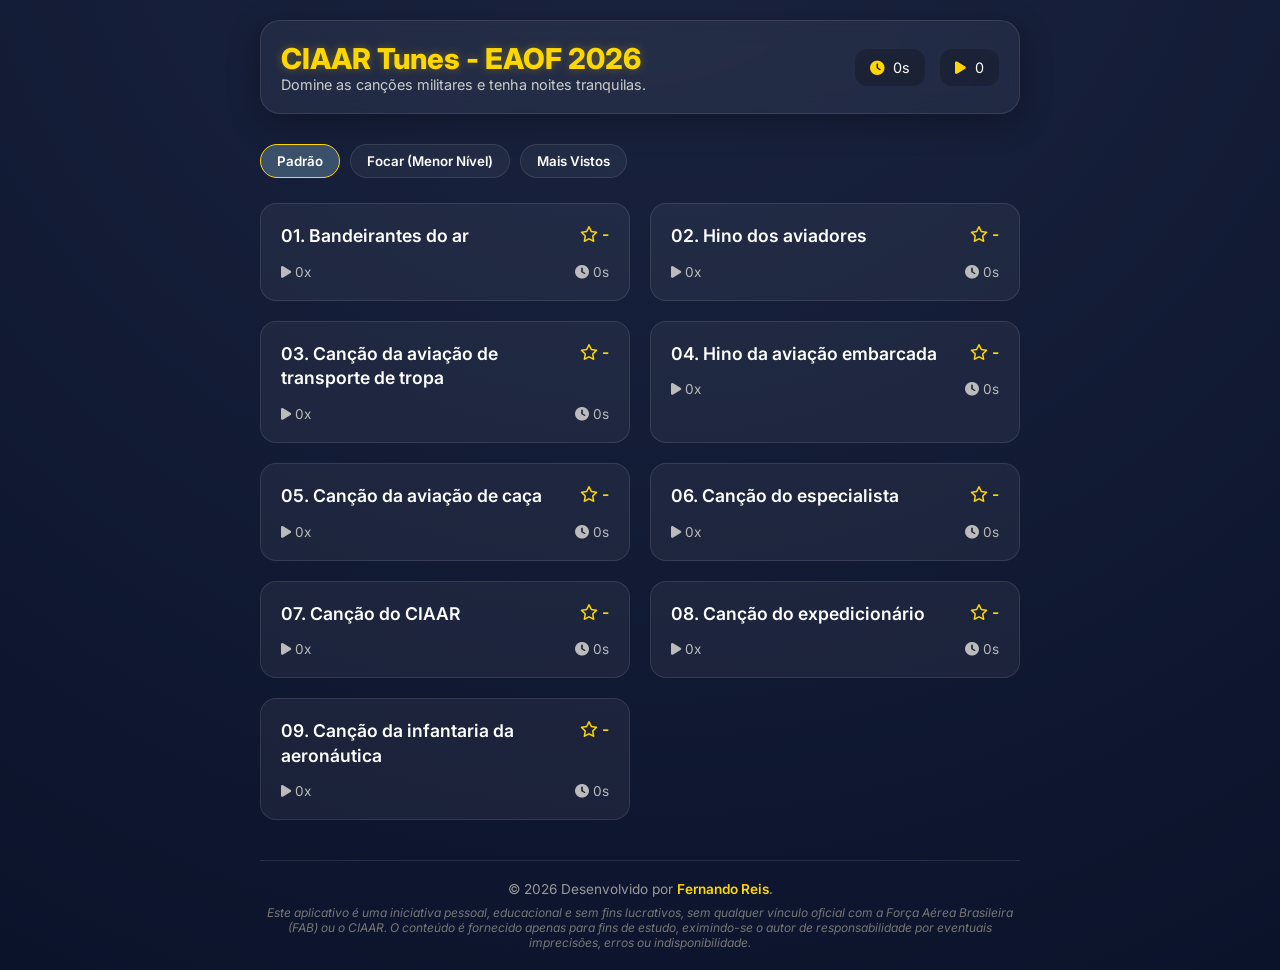
==== index.html @ fbc88fad "feat: add Google Analytics tracking code to index.html" ====
<!DOCTYPE html>
<html lang="pt-BR">

<head>
    <meta charset="UTF-8">
    <meta name="viewport" content="width=device-width, initial-scale=1.0, maximum-scale=1.0, user-scalable=no">
    <title>CIAAR Tunes - Canções Militares - EAOF 2026</title>
    <link rel="manifest" href="manifest.json">
    <link rel="stylesheet" href="style.css">
    <meta name="theme-color" content="#0B132B">
    <!-- Google Fonts -->
    <link href="https://fonts.googleapis.com/css2?family=Inter:wght@300;400;600;800&display=swap" rel="stylesheet">
    <!-- Font Awesome for Icons -->
    <link rel="stylesheet" href="https://cdnjs.cloudflare.com/ajax/libs/font-awesome/6.4.0/css/all.min.css">
    <!-- YouTube IFrame API -->
    <script src="https://www.youtube.com/iframe_api"></script>

    <!-- Google tag (gtag.js) -->
    <script async src="https://www.googletagmanager.com/gtag/js?id=G-RGXLTDTCBX"></script>
    <script>
        window.dataLayer = window.dataLayer || [];
        function gtag(){dataLayer.push(arguments);}
        gtag('js', new Date());

        gtag('config', 'G-RGXLTDTCBX');
    </script>
</head>

<body>
    <div class="app-container">
        <header class="glass-header">
            <div class="header-content">
                <h1>CIAAR Tunes - EAOF 2026</h1>
                <p>Domine as canções militares e tenha noites tranquilas.</p>
            </div>
            <div class="overall-stats">
                <div class="stat-box">
                    <i class="fa-solid fa-clock"></i>
                    <span id="total-hours">0h 0m</span>
                </div>
                <div class="stat-box">
                    <i class="fa-solid fa-play"></i>
                    <span id="total-views">0</span>
                </div>
            </div>
        </header>

        <main id="dashboard" class="view active">
            <div class="filters">
                <button class="filter-btn active" data-sort="default">Padrão</button>
                <button class="filter-btn" data-sort="level">Focar (Menor Nível)</button>
                <button class="filter-btn" data-sort="views">Mais Vistos</button>
            </div>
            <div id="songs-list" class="songs-grid">
                <!-- Injected via JS -->
            </div>
        </main>

        <main id="player-view" class="view hidden">
            <button id="back-btn" class="glass-btn"><i class="fa-solid fa-arrow-left"></i> Voltar</button>
            <div class="player-container glass-card">
                <h2 id="current-title">Título</h2>
                
                <div class="media-toggle">
                    <button id="btn-video" class="media-btn active"><i class="fa-brands fa-youtube"></i> Vídeo</button>
                    <button id="btn-audio" class="media-btn"><i class="fa-solid fa-music"></i> Áudio MP3</button>
                </div>

                <div class="media-wrapper">
                    <div id="video-mode" class="video-wrapper">
                        <div id="yt-player"></div>
                    </div>
                    <div id="audio-mode" class="audio-wrapper hidden">
                        <i class="fa-solid fa-headphones audio-icon"></i>
                        <audio id="html-audio-player" controls controlsList="nodownload"></audio>
                        <p class="audio-info">Modo economia de dados (MP3 local)</p>
                    </div>
                </div>

                <div class="player-stats">
                    <p><i class="fa-solid fa-clock"></i> Tempo assistido: <span id="current-time">0m 0s</span></p>
                    <p><i class="fa-solid fa-play"></i> Visualizações: <span id="current-views">0</span></p>
                </div>
                <div class="rating-section">
                    <h3>Nível de Aprendizado</h3>
                    <div class="stars" id="star-rating">
                        <i class="fa-solid fa-star" data-val="1"></i>
                        <i class="fa-solid fa-star" data-val="2"></i>
                        <i class="fa-solid fa-star" data-val="3"></i>
                        <i class="fa-solid fa-star" data-val="4"></i>
                        <i class="fa-solid fa-star" data-val="5"></i>
                    </div>
                    <p id="rating-text">Selecione o nível</p>
                </div>
                <div class="lyrics-section">
                    <h3>Letra da Canção</h3>
                    <div id="current-lyrics" class="lyrics-content">
                        <!-- Lyrics will be injected here -->
                    </div>
                </div>
            </div>
        </main>

        <footer class="app-footer">
            <p>&copy; 2026 Desenvolvido por <a href="https://www.linkedin.com/in/fernando-reis-a395aa48" target="_blank" rel="noopener noreferrer">Fernando Reis</a>.</p>
            <p class="disclaimer">Este aplicativo é uma iniciativa pessoal, educacional e sem fins lucrativos, sem qualquer vínculo oficial com a Força Aérea Brasileira (FAB) ou o CIAAR. O conteúdo é fornecido apenas para fins de estudo, eximindo-se o autor de responsabilidade por eventuais imprecisões, erros ou indisponibilidade.</p>
        </footer>
    </div>

    <script type="module" src="app.js"></script>
    <script>
        if ('serviceWorker' in navigator) {
            window.addEventListener('load', () => {
                navigator.serviceWorker.register('./sw.js').then(reg => {
                    console.log('SW registrado com sucesso!');
                }).catch(err => console.log('Erro no SW', err));
            });
        }
    </script>
</body>

</html>
---- style.css ----
:root {
    --bg-color: #0B132B;
    --text-color: #FFFFFF;
    --primary-color: #1C2541;
    --accent-color: #3A506B;
    --gold: #FFD700;
    --glass-bg: rgba(255, 255, 255, 0.05);
    --glass-border: rgba(255, 255, 255, 0.1);
}

* {
    box-sizing: border-box;
    margin: 0;
    padding: 0;
}

body {
    font-family: 'Inter', sans-serif;
    background-color: var(--bg-color);
    color: var(--text-color);
    min-height: 100vh;
    overflow-x: hidden;
    background: radial-gradient(circle at 50% -20%, #1c2541, #0b132b);
}

.app-container {
    max-width: 800px;
    margin: 0 auto;
    padding: 20px;
}

.glass-header {
    background: var(--glass-bg);
    backdrop-filter: blur(10px);
    border: 1px solid var(--glass-border);
    border-radius: 20px;
    padding: 20px;
    display: flex;
    justify-content: space-between;
    align-items: center;
    margin-bottom: 30px;
    box-shadow: 0 8px 32px 0 rgba(0, 0, 0, 0.3);
}

.header-content h1 {
    font-size: 1.8rem;
    font-weight: 800;
    color: var(--gold);
    text-shadow: 0 0 10px rgba(255, 215, 0, 0.3);
}

.header-content p {
    font-size: 0.9rem;
    color: #ccc;
}

.overall-stats {
    display: flex;
    gap: 15px;
}

.stat-box {
    text-align: center;
    background: rgba(0,0,0,0.2);
    padding: 10px 15px;
    border-radius: 12px;
    font-size: 0.9rem;
}

.stat-box i {
    color: var(--gold);
    margin-right: 5px;
}

/* Views */
.view {
    display: none;
    animation: fadeIn 0.4s ease forwards;
}

.view.active {
    display: block;
}

@keyframes fadeIn {
    from { opacity: 0; transform: translateY(10px); }
    to { opacity: 1; transform: translateY(0); }
}

/* Dashboard */
.filters {
    display: flex;
    gap: 10px;
    margin-bottom: 20px;
    overflow-x: auto;
    padding-bottom: 5px;
}

.filter-btn {
    background: var(--glass-bg);
    border: 1px solid var(--glass-border);
    color: white;
    padding: 8px 16px;
    border-radius: 20px;
    cursor: pointer;
    white-space: nowrap;
    transition: 0.3s;
    font-family: inherit;
    font-weight: 600;
}

.filter-btn.active, .filter-btn:hover {
    background: var(--accent-color);
    border-color: var(--gold);
}

.songs-grid {
    display: grid;
    grid-template-columns: repeat(auto-fill, minmax(280px, 1fr));
    gap: 20px;
}

.song-card {
    background: var(--glass-bg);
    backdrop-filter: blur(10px);
    border: 1px solid var(--glass-border);
    border-radius: 16px;
    padding: 20px;
    cursor: pointer;
    transition: transform 0.2s, box-shadow 0.2s;
    position: relative;
    overflow: hidden;
}

.song-card:hover {
    transform: translateY(-5px);
    box-shadow: 0 10px 20px rgba(0,0,0,0.4);
    border-color: rgba(255,215,0,0.5);
}

.song-title {
    font-size: 1.1rem;
    font-weight: 600;
    margin-bottom: 15px;
    line-height: 1.4;
    padding-right: 20px;
}

.song-meta {
    display: flex;
    justify-content: space-between;
    font-size: 0.85rem;
    color: #bbb;
}

.level-indicator {
    position: absolute;
    top: 20px;
    right: 20px;
    color: var(--gold);
    font-weight: 600;
}

/* Player View */
.glass-btn {
    background: var(--glass-bg);
    border: 1px solid var(--glass-border);
    color: white;
    padding: 10px 20px;
    border-radius: 12px;
    cursor: pointer;
    margin-bottom: 20px;
    transition: 0.3s;
    font-family: inherit;
    font-weight: 600;
}

.glass-btn:hover {
    background: rgba(255,255,255,0.1);
}

.player-container {
    padding: 20px;
    border-radius: 20px;
}

.glass-card {
    background: var(--glass-bg);
    backdrop-filter: blur(10px);
    border: 1px solid var(--glass-border);
}

#current-title {
    margin-bottom: 20px;
    font-size: 1.3rem;
}

.video-wrapper {
    position: relative;
    padding-bottom: 56.25%; /* 16:9 */
    height: 0;
    border-radius: 12px;
    overflow: hidden;
    background: #000;
}

.video-wrapper iframe {
    position: absolute;
    top: 0;
    left: 0;
    width: 100%;
    height: 100%;
}

.media-toggle {
    display: flex;
    gap: 10px;
    margin-bottom: 15px;
    justify-content: center;
}

.media-btn {
    background: var(--glass-bg);
    border: 1px solid var(--glass-border);
    color: white;
    padding: 8px 20px;
    border-radius: 20px;
    cursor: pointer;
    transition: 0.3s;
    font-weight: 600;
}

.media-btn.active {
    background: var(--primary-color);
    border-color: var(--gold);
    color: var(--gold);
}

.audio-wrapper {
    background: rgba(0,0,0,0.3);
    border-radius: 12px;
    padding: 40px 20px;
    text-align: center;
    display: flex;
    flex-direction: column;
    align-items: center;
    justify-content: center;
}

.audio-wrapper.hidden {
    display: none;
}

.video-wrapper.hidden {
    display: none;
}

.audio-icon {
    font-size: 3rem;
    color: var(--accent-color);
    margin-bottom: 20px;
}

.audio-info {
    margin-top: 15px;
    font-size: 0.85rem;
    color: #888;
}

audio {
    width: 100%;
    max-width: 400px;
    outline: none;
}

.player-stats {
    display: flex;
    justify-content: space-around;
    margin: 20px 0;
    padding: 15px;
    background: rgba(0,0,0,0.2);
    border-radius: 12px;
}

.rating-section {
    text-align: center;
    margin-top: 30px;
}

.stars {
    display: flex;
    justify-content: center;
    gap: 15px;
    margin: 15px 0;
    font-size: 2rem;
}

.stars i {
    color: #444;
    cursor: pointer;
    transition: 0.2s;
}

.stars i.active, .stars i:hover {
    color: var(--gold);
    transform: scale(1.1);
}

.stars i.active ~ i:not(:hover) {
    color: #444;
}

#rating-text {
    font-size: 0.9rem;
    color: #aaa;
}

.lyrics-section {
    margin-top: 30px;
    padding-top: 20px;
    border-top: 1px solid var(--glass-border);
}

.lyrics-section h3 {
    margin-bottom: 15px;
    color: var(--gold);
    font-size: 1.2rem;
}

.lyrics-content {
    background: rgba(0,0,0,0.2);
    padding: 20px;
    border-radius: 12px;
    font-size: 0.95rem;
    line-height: 1.6;
    white-space: pre-wrap;
    max-height: 400px;
    overflow-y: auto;
    color: #e0e0e0;
}

/* Custom scrollbar for lyrics */
.lyrics-content::-webkit-scrollbar {
    width: 6px;
}
.lyrics-content::-webkit-scrollbar-track {
    background: rgba(0,0,0,0.1);
    border-radius: 10px;
}
.lyrics-content::-webkit-scrollbar-thumb {
    background: var(--accent-color);
    border-radius: 10px;
}
.lyrics-content::-webkit-scrollbar-thumb:hover {
    background: var(--gold);
}

/* Footer */
.app-footer {
    margin-top: 40px;
    padding-top: 20px;
    border-top: 1px solid var(--glass-border);
    text-align: center;
    font-size: 0.85rem;
    color: #999;
}

.app-footer a {
    color: var(--gold);
    text-decoration: none;
    font-weight: 600;
    transition: 0.2s;
}

.app-footer a:hover {
    color: #FFF;
}

.app-footer .disclaimer {
    margin-top: 8px;
    font-size: 0.75rem;
    color: #777;
    font-style: italic;
}

@media (max-width: 600px) {
    .glass-header {
        flex-direction: column;
        gap: 15px;
        text-align: center;
    }
}
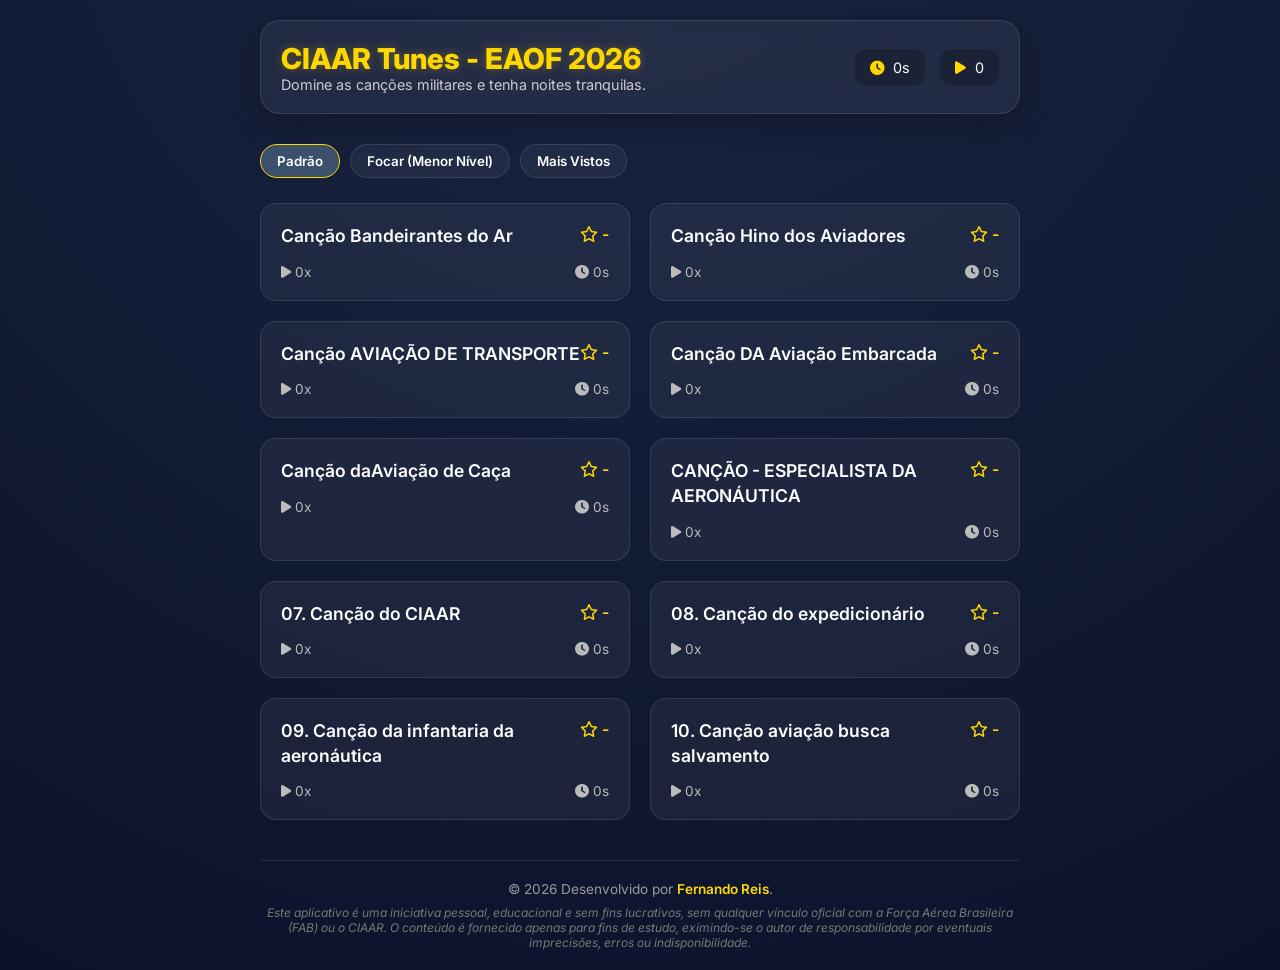
==== commit 5278ca6d: "feat: add PDF viewer and missing lyric/audio files for Air Force songs" ====
--- a/index.html
+++ b/index.html
@@ -64,6 +64,7 @@
                 <div class="media-toggle">
                     <button id="btn-video" class="media-btn active"><i class="fa-brands fa-youtube"></i> Vídeo</button>
                     <button id="btn-audio" class="media-btn"><i class="fa-solid fa-music"></i> Áudio MP3</button>
+                    <button id="btn-pdf" class="media-btn"><i class="fa-solid fa-file-pdf"></i> PDF</button>
                 </div>
 
                 <div class="media-wrapper">
@@ -74,6 +75,9 @@
                         <i class="fa-solid fa-headphones audio-icon"></i>
                         <audio id="html-audio-player" controls controlsList="nodownload"></audio>
                         <p class="audio-info">Modo economia de dados (MP3 local)</p>
+                    </div>
+                    <div id="pdf-mode" class="pdf-wrapper hidden">
+                        <iframe id="html-pdf-player" src=""></iframe>
                     </div>
                 </div>
 
--- a/style.css
+++ b/style.css
@@ -255,6 +255,24 @@
     display: none;
 }
 
+.pdf-wrapper {
+    position: relative;
+    height: 600px;
+    border-radius: 12px;
+    overflow: hidden;
+    background: #e0e0e0;
+}
+
+.pdf-wrapper iframe {
+    width: 100%;
+    height: 100%;
+    border: none;
+}
+
+.pdf-wrapper.hidden {
+    display: none;
+}
+
 .audio-icon {
     font-size: 3rem;
     color: var(--accent-color);
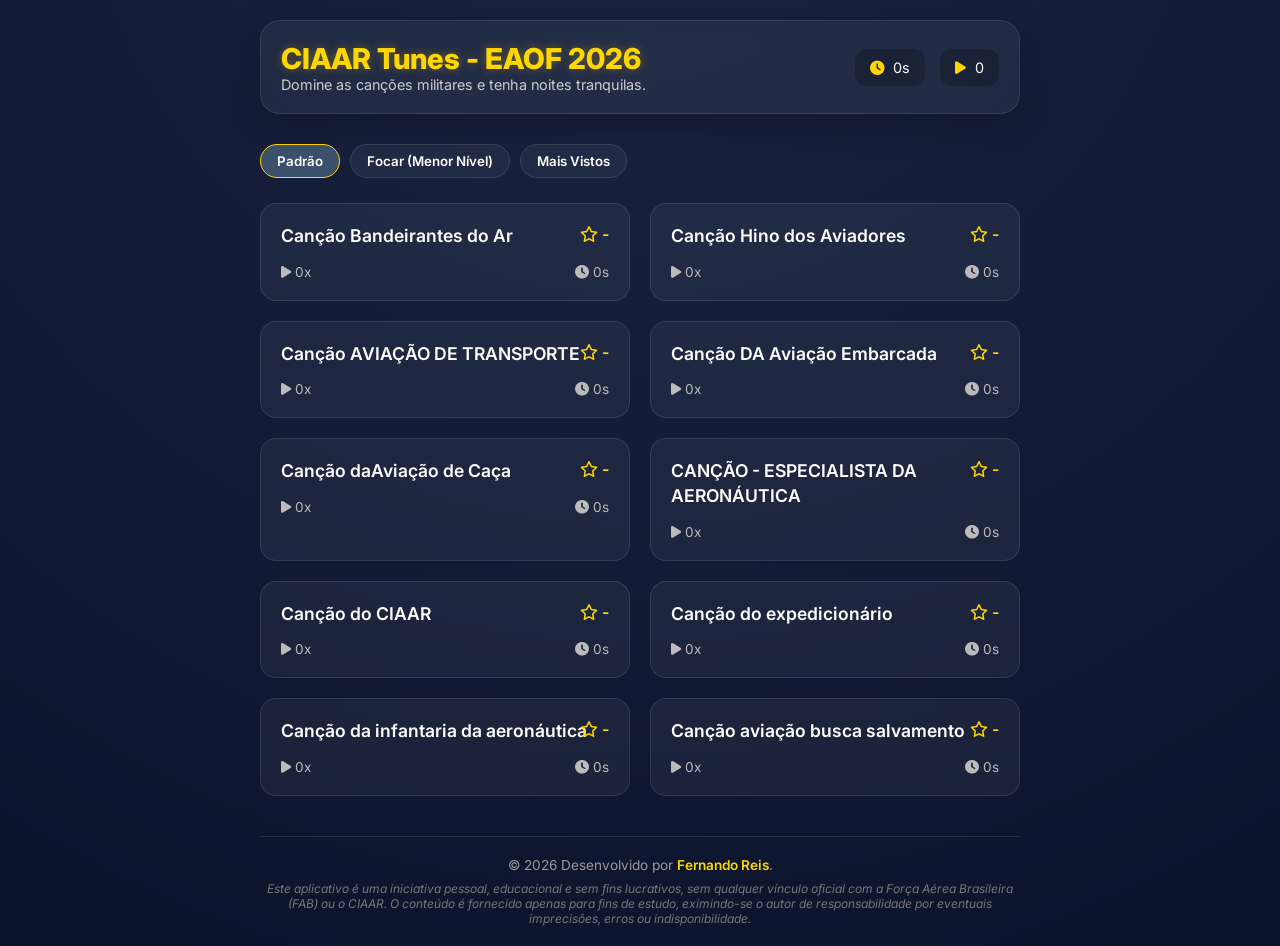
==== commit c2745245: "feat: implement continuous playback with loop modes and remove numeric prefixes from song titles" ====
--- a/index.html
+++ b/index.html
@@ -61,6 +61,15 @@
             <div class="player-container glass-card">
                 <h2 id="current-title">Título</h2>
                 
+                <div class="loop-controls">
+                    <label for="loop-mode"><i class="fa-solid fa-repeat"></i> Reprodução Contínua:</label>
+                    <select id="loop-mode" class="glass-select">
+                        <option value="off">Desligado</option>
+                        <option value="normal">Ordem Normal</option>
+                        <option value="random">Aleatória</option>
+                    </select>
+                </div>
+
                 <div class="media-toggle">
                     <button id="btn-video" class="media-btn active"><i class="fa-brands fa-youtube"></i> Vídeo</button>
                     <button id="btn-audio" class="media-btn"><i class="fa-solid fa-music"></i> Áudio MP3</button>
--- a/style.css
+++ b/style.css
@@ -191,8 +191,33 @@
 }
 
 #current-title {
+    margin-bottom: 15px;
+    font-size: 1.3rem;
+}
+
+.loop-controls {
+    display: flex;
+    justify-content: center;
+    align-items: center;
+    gap: 10px;
     margin-bottom: 20px;
-    font-size: 1.3rem;
+    font-size: 0.95rem;
+}
+
+.glass-select {
+    background: var(--glass-bg);
+    border: 1px solid var(--glass-border);
+    color: white;
+    padding: 6px 12px;
+    border-radius: 8px;
+    cursor: pointer;
+    font-family: inherit;
+    outline: none;
+}
+
+.glass-select option {
+    background: var(--bg-color);
+    color: white;
 }
 
 .video-wrapper {
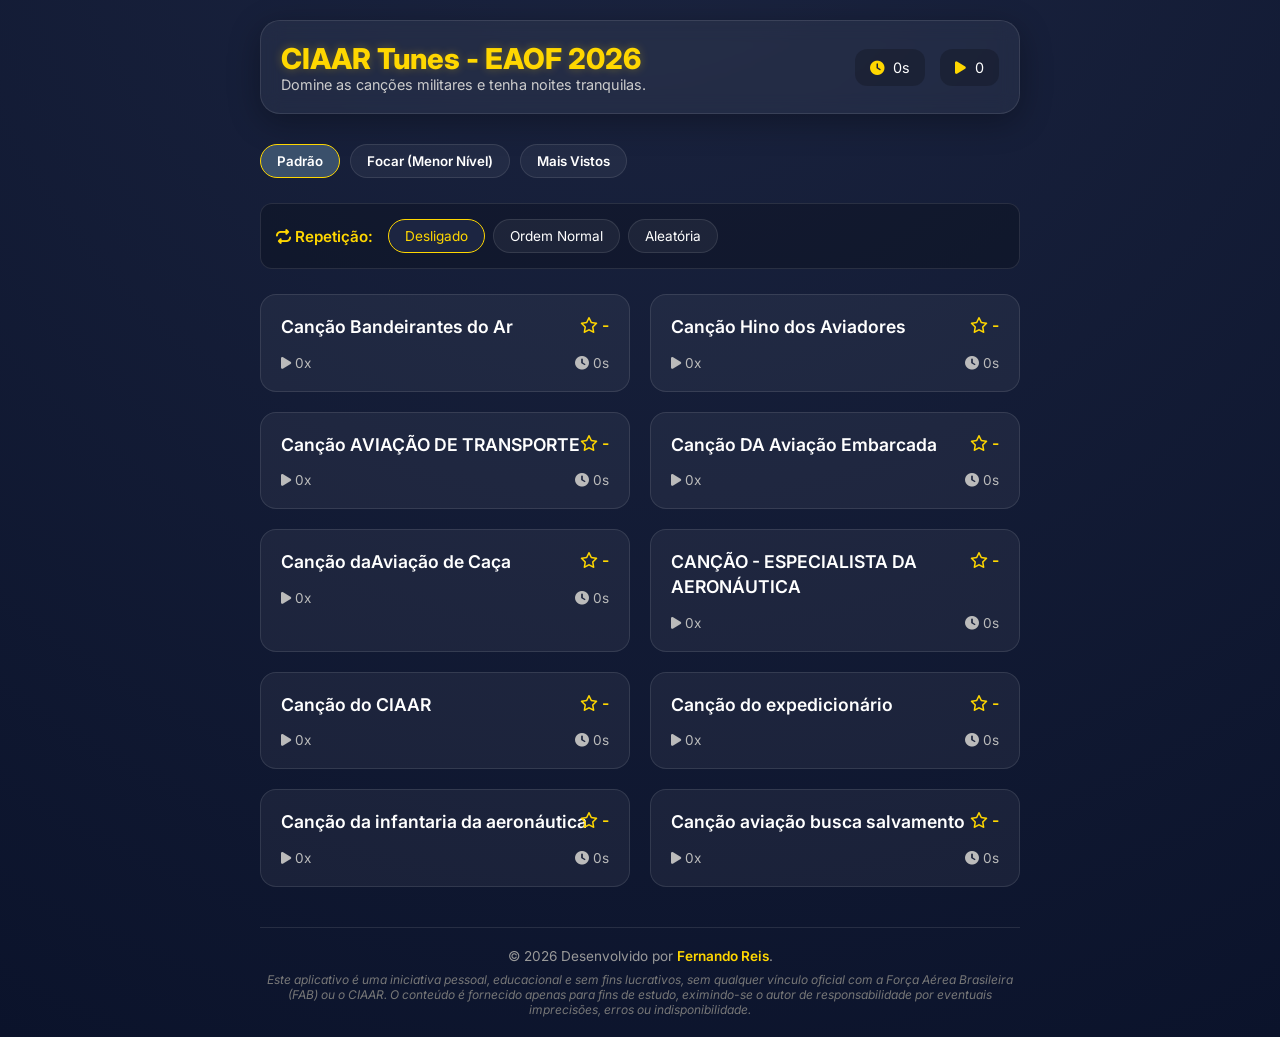
==== commit eae328c9: "feat: replace loop selection dropdown with a custom button interface" ====
--- a/index.html
+++ b/index.html
@@ -51,6 +51,15 @@
                 <button class="filter-btn" data-sort="level">Focar (Menor Nível)</button>
                 <button class="filter-btn" data-sort="views">Mais Vistos</button>
             </div>
+            
+            <div class="loop-options">
+                <span class="loop-label"><i class="fa-solid fa-repeat"></i> Repetição:</span>
+                <div class="loop-buttons">
+                    <button class="loop-btn active" data-loop="off">Desligado</button>
+                    <button class="loop-btn" data-loop="normal">Ordem Normal</button>
+                    <button class="loop-btn" data-loop="random">Aleatória</button>
+                </div>
+            </div>
             <div id="songs-list" class="songs-grid">
                 <!-- Injected via JS -->
             </div>
@@ -60,15 +69,6 @@
             <button id="back-btn" class="glass-btn"><i class="fa-solid fa-arrow-left"></i> Voltar</button>
             <div class="player-container glass-card">
                 <h2 id="current-title">Título</h2>
-                
-                <div class="loop-controls">
-                    <label for="loop-mode"><i class="fa-solid fa-repeat"></i> Reprodução Contínua:</label>
-                    <select id="loop-mode" class="glass-select">
-                        <option value="off">Desligado</option>
-                        <option value="normal">Ordem Normal</option>
-                        <option value="random">Aleatória</option>
-                    </select>
-                </div>
 
                 <div class="media-toggle">
                     <button id="btn-video" class="media-btn active"><i class="fa-brands fa-youtube"></i> Vídeo</button>
--- a/style.css
+++ b/style.css
@@ -114,6 +114,48 @@
     border-color: var(--gold);
 }
 
+.loop-options {
+    display: flex;
+    align-items: center;
+    gap: 15px;
+    margin-bottom: 25px;
+    padding: 15px;
+    background: rgba(0,0,0,0.2);
+    border: 1px solid var(--glass-border);
+    border-radius: 12px;
+}
+
+.loop-label {
+    font-size: 0.95rem;
+    font-weight: 600;
+    color: var(--gold);
+}
+
+.loop-buttons {
+    display: flex;
+    gap: 8px;
+    overflow-x: auto;
+}
+
+.loop-btn {
+    background: var(--glass-bg);
+    border: 1px solid var(--glass-border);
+    color: white;
+    padding: 8px 16px;
+    border-radius: 20px;
+    cursor: pointer;
+    white-space: nowrap;
+    transition: 0.3s;
+    font-family: inherit;
+    font-size: 0.85rem;
+}
+
+.loop-btn.active, .loop-btn:hover {
+    background: var(--primary-color);
+    border-color: var(--gold);
+    color: var(--gold);
+}
+
 .songs-grid {
     display: grid;
     grid-template-columns: repeat(auto-fill, minmax(280px, 1fr));
@@ -193,31 +235,6 @@
 #current-title {
     margin-bottom: 15px;
     font-size: 1.3rem;
-}
-
-.loop-controls {
-    display: flex;
-    justify-content: center;
-    align-items: center;
-    gap: 10px;
-    margin-bottom: 20px;
-    font-size: 0.95rem;
-}
-
-.glass-select {
-    background: var(--glass-bg);
-    border: 1px solid var(--glass-border);
-    color: white;
-    padding: 6px 12px;
-    border-radius: 8px;
-    cursor: pointer;
-    font-family: inherit;
-    outline: none;
-}
-
-.glass-select option {
-    background: var(--bg-color);
-    color: white;
 }
 
 .video-wrapper {
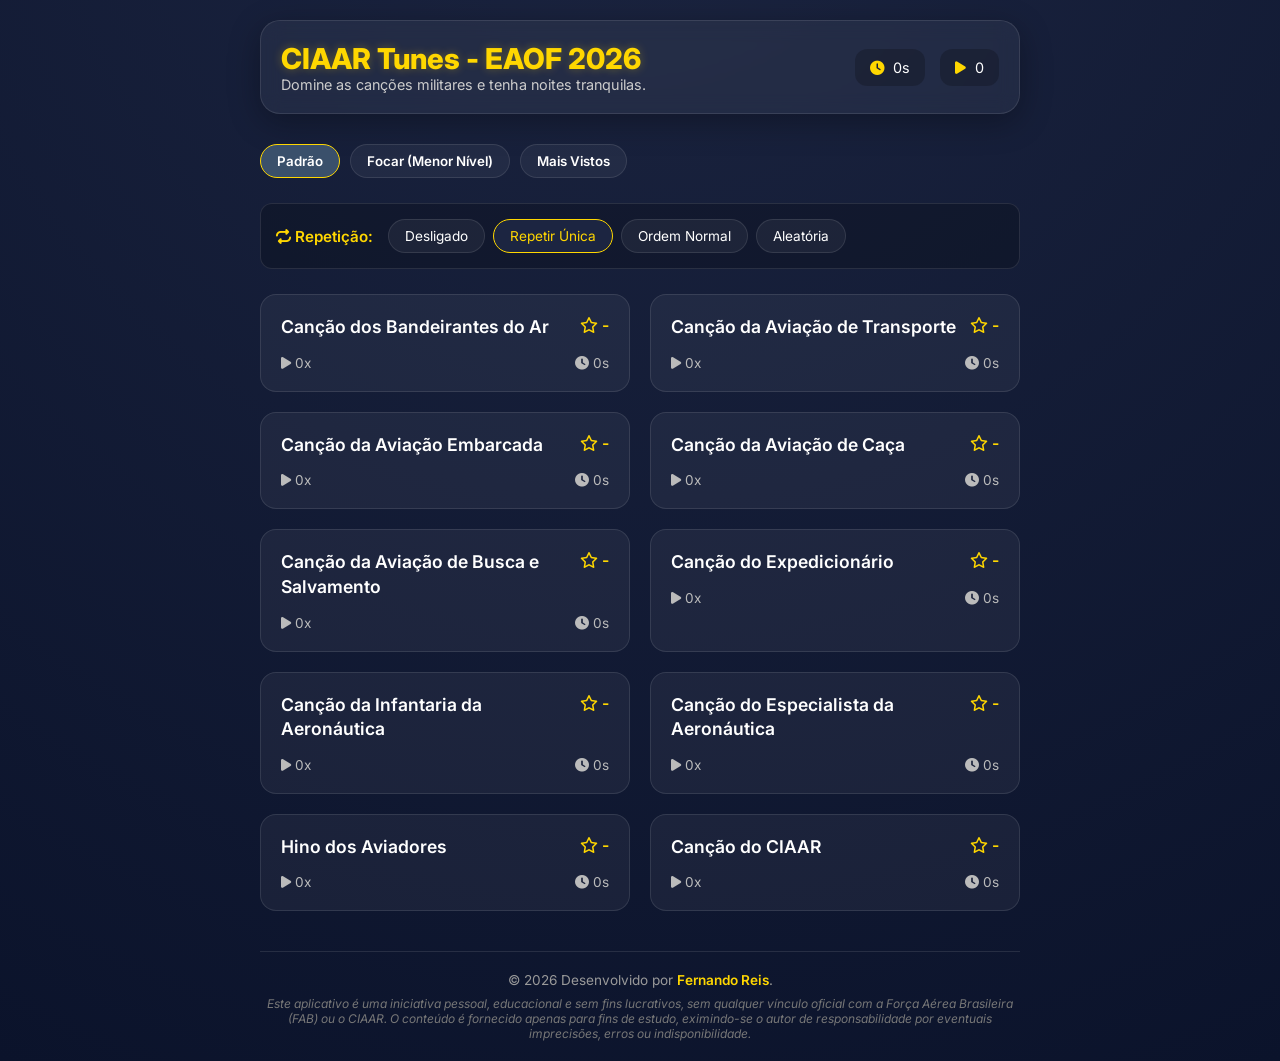
==== commit a261a5eb: "feat: change default loop mode to single and remove date-based song rotation" ====
--- a/index.html
+++ b/index.html
@@ -55,7 +55,8 @@
             <div class="loop-options">
                 <span class="loop-label"><i class="fa-solid fa-repeat"></i> Repetição:</span>
                 <div class="loop-buttons">
-                    <button class="loop-btn active" data-loop="off">Desligado</button>
+                    <button class="loop-btn" data-loop="off">Desligado</button>
+                    <button class="loop-btn active" data-loop="single">Repetir Única</button>
                     <button class="loop-btn" data-loop="normal">Ordem Normal</button>
                     <button class="loop-btn" data-loop="random">Aleatória</button>
                 </div>
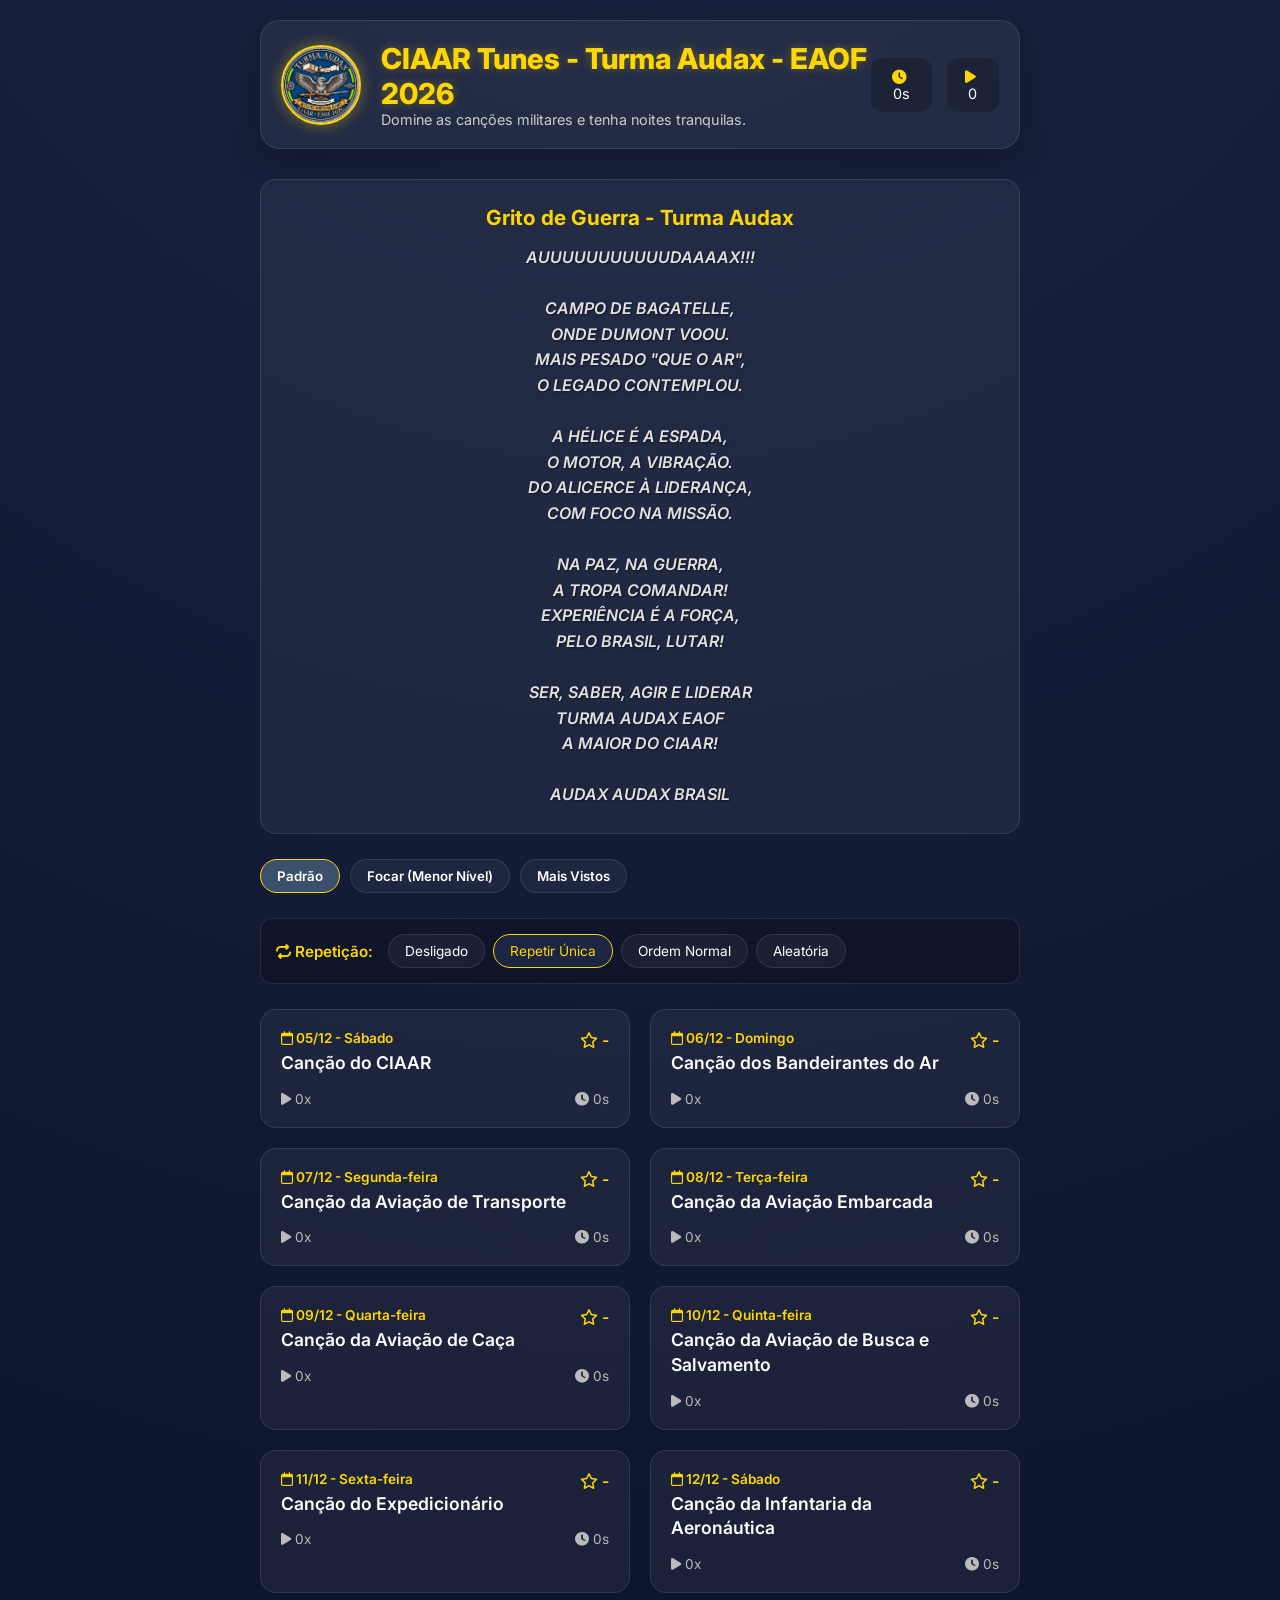
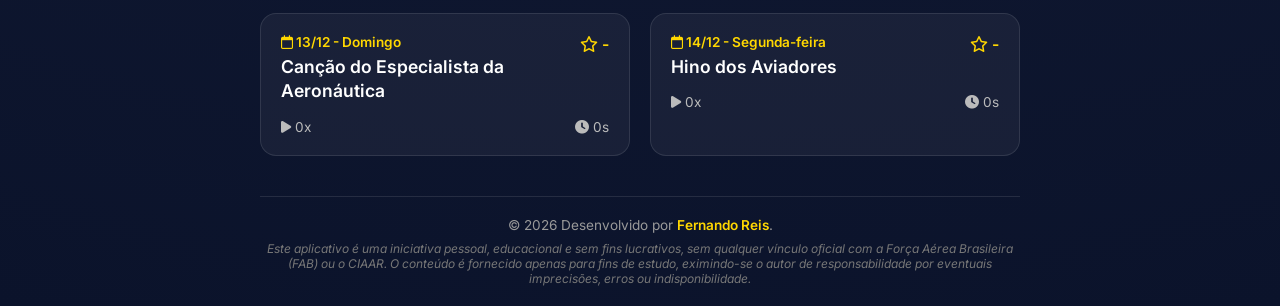
==== commit 64b08efc: "feat: add Turma Audax logo and battle cry section to dashboard" ====
--- a/index.html
+++ b/index.html
@@ -4,7 +4,7 @@
 <head>
     <meta charset="UTF-8">
     <meta name="viewport" content="width=device-width, initial-scale=1.0, maximum-scale=1.0, user-scalable=no">
-    <title>CIAAR Tunes - Canções Militares - EAOF 2026</title>
+    <title>CIAAR Tunes - Turma Audax - EAOF 2026</title>
     <link rel="manifest" href="manifest.json">
     <link rel="stylesheet" href="style.css">
     <meta name="theme-color" content="#0B132B">
@@ -29,9 +29,12 @@
 <body>
     <div class="app-container">
         <header class="glass-header">
-            <div class="header-content">
-                <h1>CIAAR Tunes - EAOF 2026</h1>
-                <p>Domine as canções militares e tenha noites tranquilas.</p>
+            <div class="header-left">
+                <img src="audax.jpeg" alt="Turma Audax" class="audax-logo">
+                <div class="header-content">
+                    <h1>CIAAR Tunes - Turma Audax - EAOF 2026</h1>
+                    <p>Domine as canções militares e tenha noites tranquilas.</p>
+                </div>
             </div>
             <div class="overall-stats">
                 <div class="stat-box">
@@ -46,6 +49,29 @@
         </header>
 
         <main id="dashboard" class="view active">
+            <div class="battle-cry glass-card">
+                <h3>Grito de Guerra - Turma Audax</h3>
+                <p>
+                    AUUUUUUUUUUUDAAAAX!!!<br><br>
+                    CAMPO DE BAGATELLE,<br>
+                    ONDE DUMONT VOOU.<br>
+                    MAIS PESADO "QUE O AR",<br>
+                    O LEGADO CONTEMPLOU.<br><br>
+                    A HÉLICE É A ESPADA,<br>
+                    O MOTOR, A VIBRAÇÃO.<br>
+                    DO ALICERCE À LIDERANÇA,<br>
+                    COM FOCO NA MISSÃO.<br><br>
+                    NA PAZ, NA GUERRA,<br>
+                    A TROPA COMANDAR!<br>
+                    EXPERIÊNCIA É A FORÇA,<br>
+                    PELO BRASIL, LUTAR!<br><br>
+                    SER, SABER, AGIR E LIDERAR<br>
+                    TURMA AUDAX EAOF<br>
+                    A MAIOR DO CIAAR!<br><br>
+                    AUDAX AUDAX BRASIL
+                </p>
+            </div>
+
             <div class="filters">
                 <button class="filter-btn active" data-sort="default">Padrão</button>
                 <button class="filter-btn" data-sort="level">Focar (Menor Nível)</button>
--- a/style.css
+++ b/style.css
@@ -42,6 +42,21 @@
     box-shadow: 0 8px 32px 0 rgba(0, 0, 0, 0.3);
 }
 
+.header-left {
+    display: flex;
+    align-items: center;
+    gap: 20px;
+}
+
+.audax-logo {
+    width: 80px;
+    height: 80px;
+    object-fit: cover;
+    border-radius: 50%;
+    border: 2px solid var(--gold);
+    box-shadow: 0 0 15px rgba(255, 215, 0, 0.4);
+}
+
 .header-content h1 {
     font-size: 1.8rem;
     font-weight: 800;
@@ -88,6 +103,28 @@
 }
 
 /* Dashboard */
+.battle-cry {
+    margin-bottom: 25px;
+    padding: 25px;
+    border-radius: 16px;
+    text-align: center;
+    color: #e0e0e0;
+}
+
+.battle-cry h3 {
+    color: var(--gold);
+    margin-bottom: 15px;
+    font-size: 1.3rem;
+}
+
+.battle-cry p {
+    line-height: 1.6;
+    font-size: 1rem;
+    font-weight: 600;
+    font-style: italic;
+    text-shadow: 1px 1px 2px rgba(0,0,0,0.5);
+}
+
 .filters {
     display: flex;
     gap: 10px;
@@ -178,6 +215,13 @@
     transform: translateY(-5px);
     box-shadow: 0 10px 20px rgba(0,0,0,0.4);
     border-color: rgba(255,215,0,0.5);
+}
+
+.song-date {
+    font-size: 0.85rem;
+    color: var(--gold);
+    margin-bottom: 5px;
+    font-weight: 600;
 }
 
 .song-title {
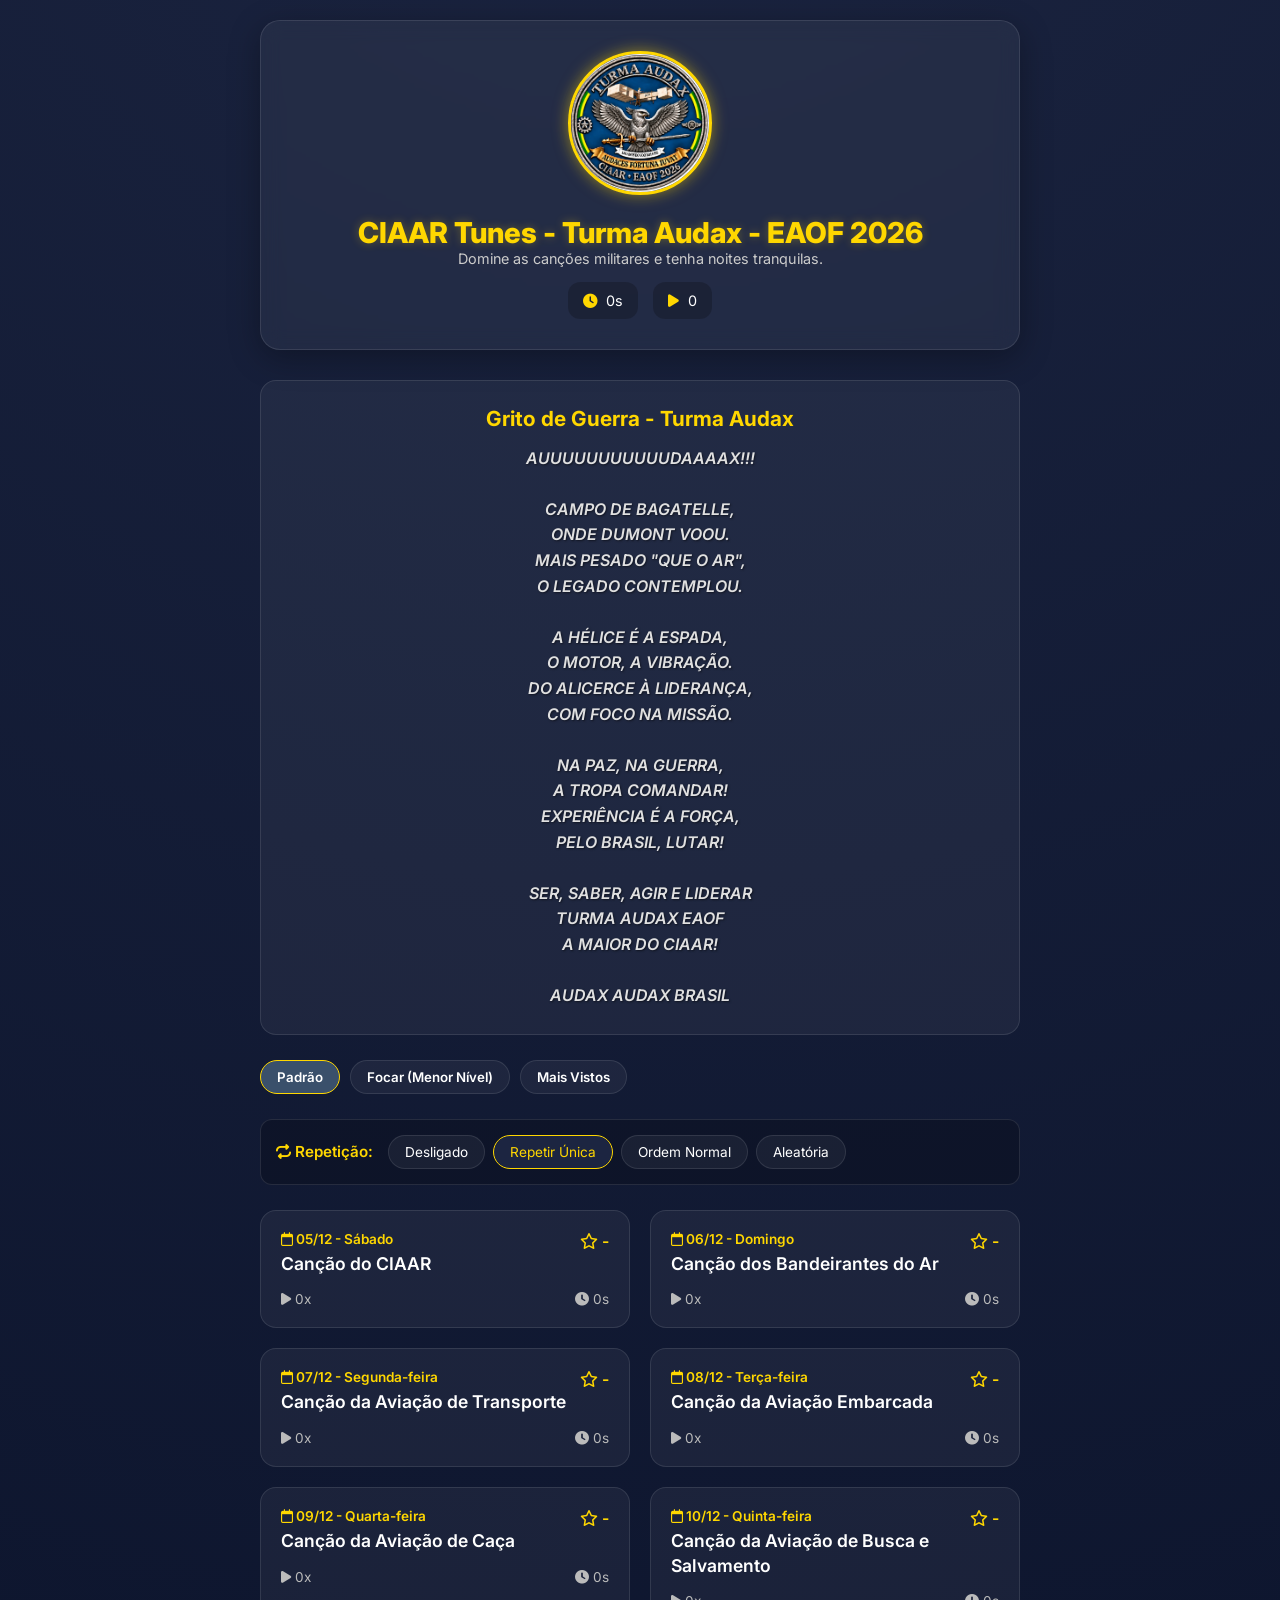
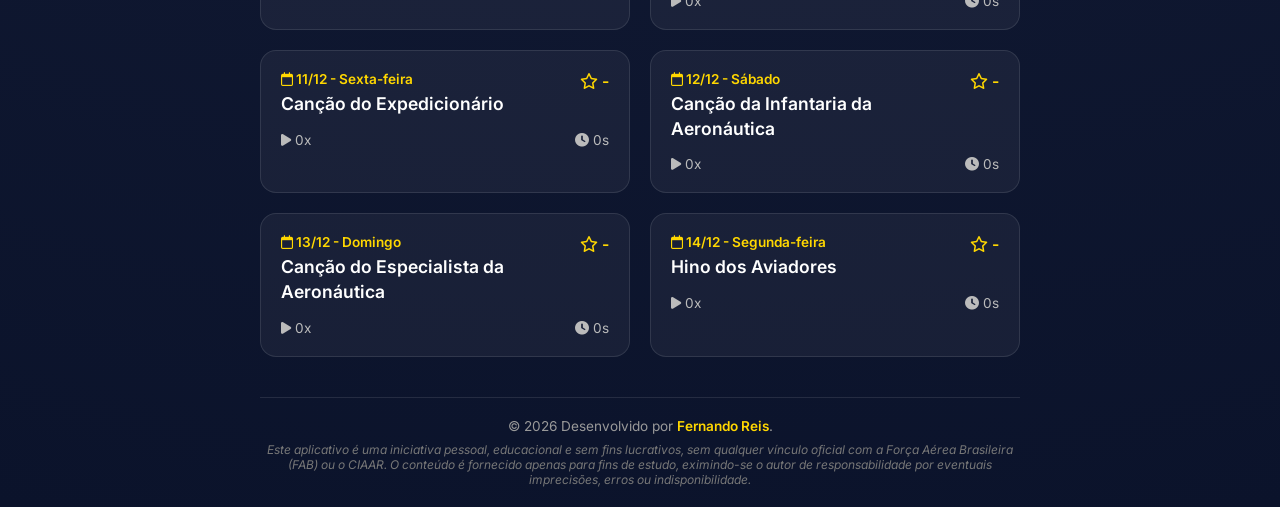
==== commit 20a90b73: "refactor: update header layout to a centered column structure" ====
--- a/index.html
+++ b/index.html
@@ -29,12 +29,10 @@
 <body>
     <div class="app-container">
         <header class="glass-header">
-            <div class="header-left">
-                <img src="audax.jpeg" alt="Turma Audax" class="audax-logo">
-                <div class="header-content">
-                    <h1>CIAAR Tunes - Turma Audax - EAOF 2026</h1>
-                    <p>Domine as canções militares e tenha noites tranquilas.</p>
-                </div>
+            <img src="audax.jpeg" alt="Turma Audax" class="audax-logo">
+            <div class="header-content">
+                <h1>CIAAR Tunes - Turma Audax - EAOF 2026</h1>
+                <p>Domine as canções militares e tenha noites tranquilas.</p>
             </div>
             <div class="overall-stats">
                 <div class="stat-box">
--- a/style.css
+++ b/style.css
@@ -34,27 +34,25 @@
     backdrop-filter: blur(10px);
     border: 1px solid var(--glass-border);
     border-radius: 20px;
-    padding: 20px;
-    display: flex;
-    justify-content: space-between;
+    padding: 30px 20px;
+    display: flex;
+    flex-direction: column;
     align-items: center;
+    text-align: center;
+    gap: 15px;
     margin-bottom: 30px;
     box-shadow: 0 8px 32px 0 rgba(0, 0, 0, 0.3);
 }
 
-.header-left {
-    display: flex;
-    align-items: center;
-    gap: 20px;
-}
-
 .audax-logo {
-    width: 80px;
-    height: 80px;
+    width: 20%;
+    min-width: 120px;
+    aspect-ratio: 1 / 1;
     object-fit: cover;
     border-radius: 50%;
-    border: 2px solid var(--gold);
-    box-shadow: 0 0 15px rgba(255, 215, 0, 0.4);
+    border: 3px solid var(--gold);
+    box-shadow: 0 0 15px rgba(255, 215, 0, 0.5);
+    margin-bottom: 5px;
 }
 
 .header-content h1 {
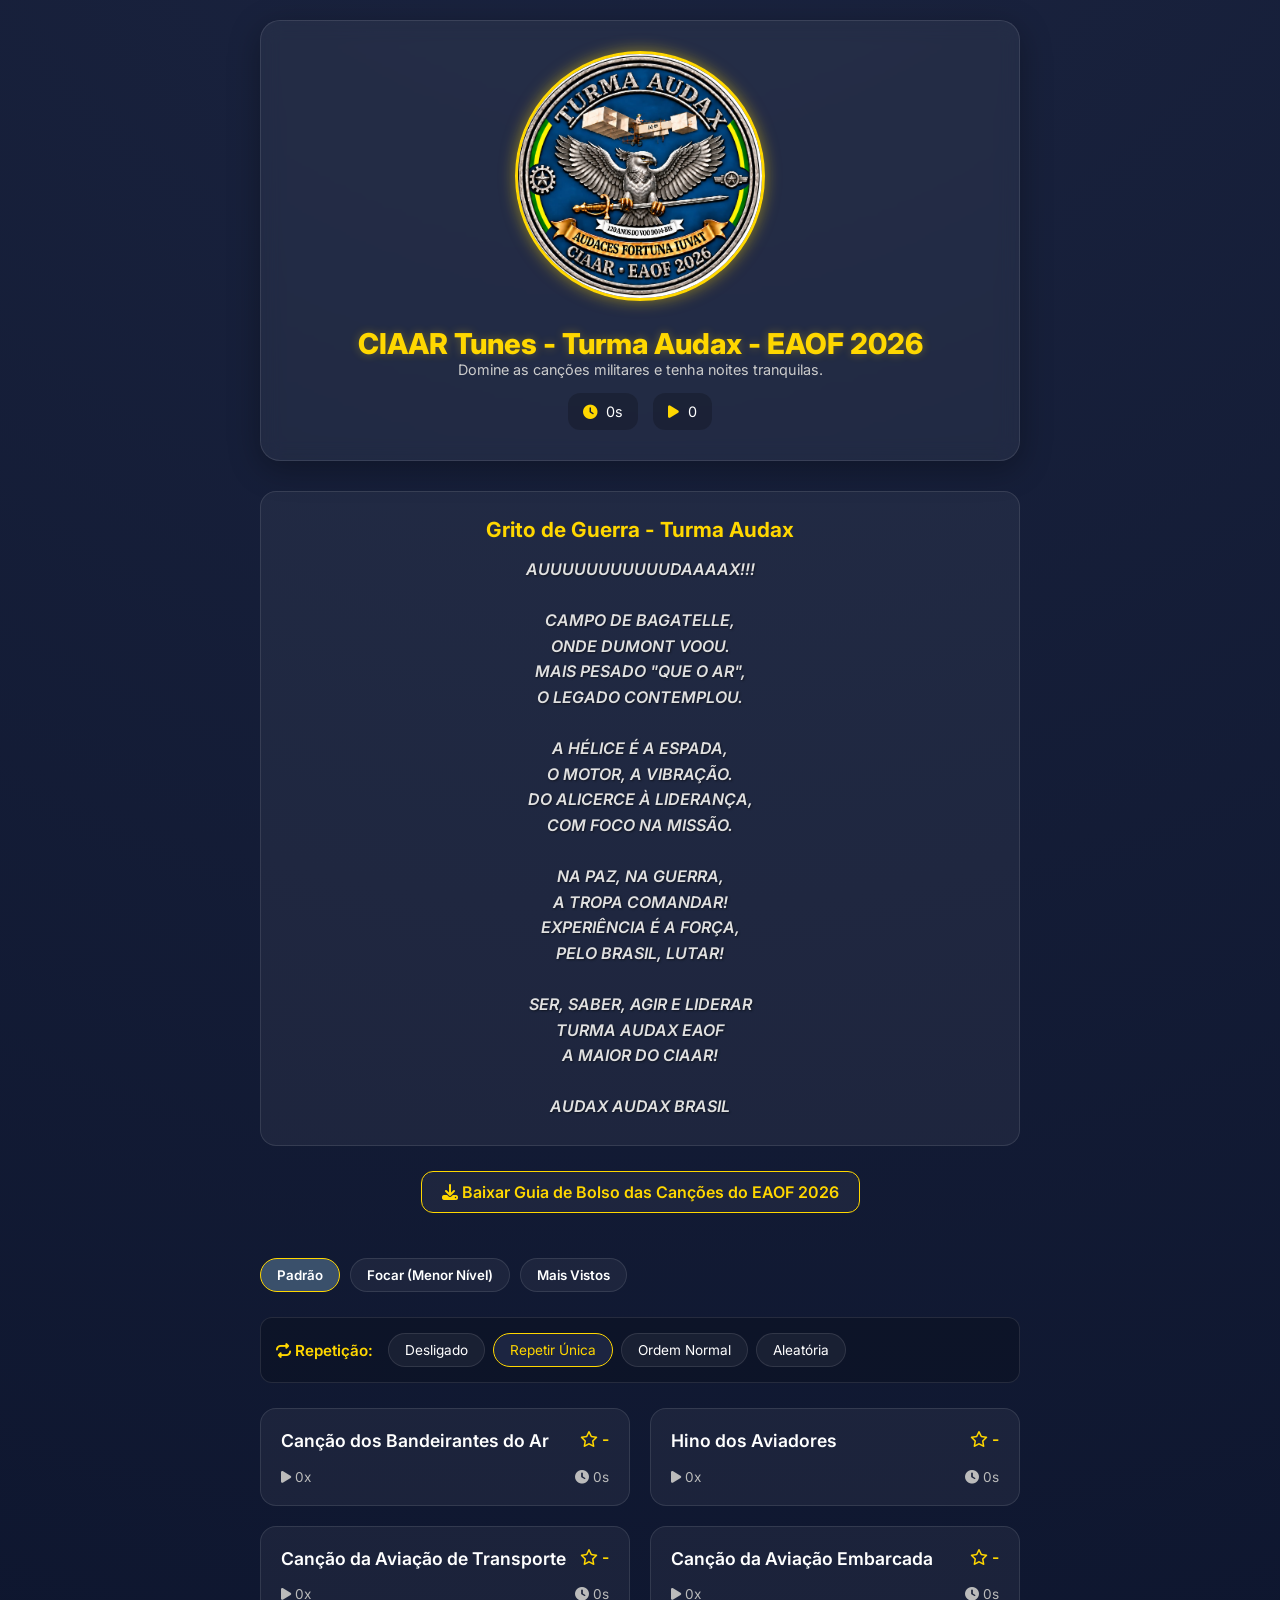
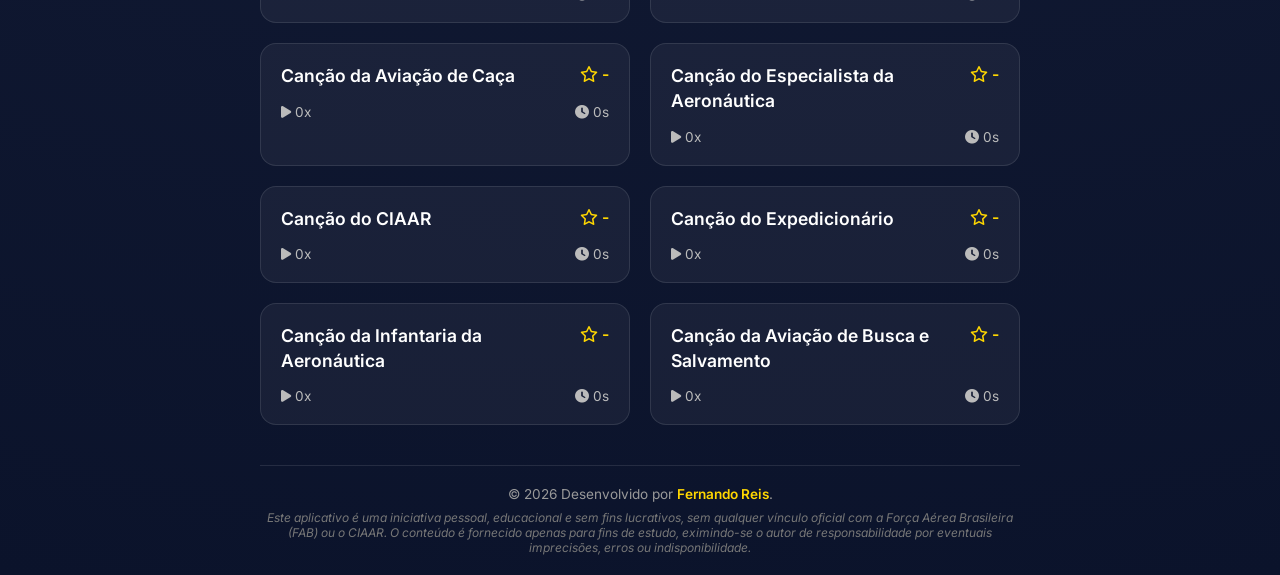
==== commit 7fe16feb: "feat: add pocket guide download button, resource image, and reset default song order" ====
--- a/index.html
+++ b/index.html
@@ -68,6 +68,12 @@
                     A MAIOR DO CIAAR!<br><br>
                     AUDAX AUDAX BRASIL
                 </p>
+            </div>
+
+            <div class="download-guide" style="text-align: center; margin-bottom: 25px;">
+                <a href="pdf/canções-militares-guia-de-bolso.pdf" target="_blank" download class="glass-btn" style="display: inline-block; text-decoration: none; color: var(--gold); border-color: var(--gold);">
+                    <i class="fa-solid fa-download"></i> Baixar Guia de Bolso das Canções do EAOF 2026
+                </a>
             </div>
 
             <div class="filters">
--- a/style.css
+++ b/style.css
@@ -45,14 +45,13 @@
 }
 
 .audax-logo {
-    width: 20%;
-    min-width: 120px;
-    aspect-ratio: 1 / 1;
+    width: 250px;
+    height: 250px;
     object-fit: cover;
     border-radius: 50%;
     border: 3px solid var(--gold);
     box-shadow: 0 0 15px rgba(255, 215, 0, 0.5);
-    margin-bottom: 5px;
+    margin-bottom: 10px;
 }
 
 .header-content h1 {
